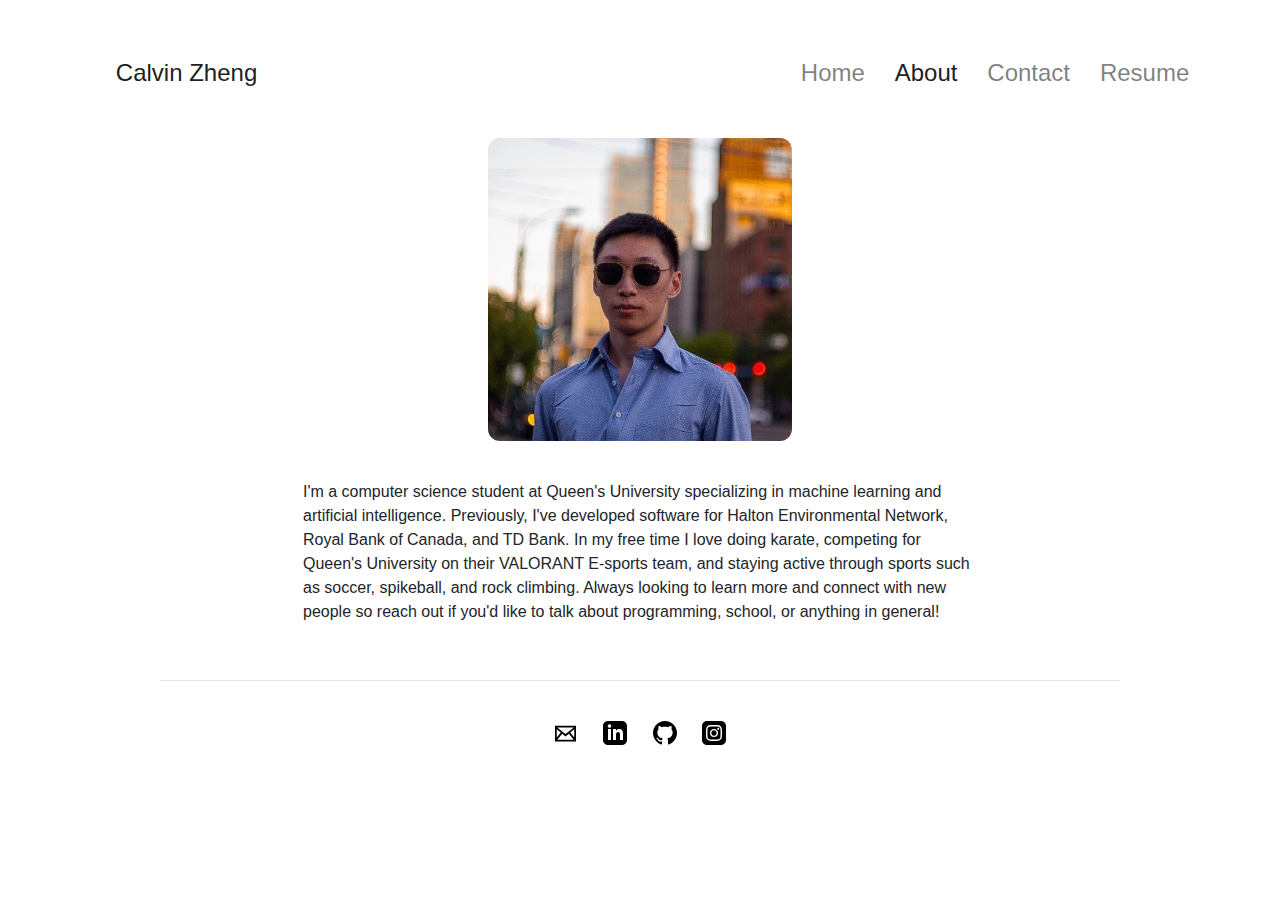
==== about.html @ f07391d0 "v2" ====
<!doctype html>
<html lang="en">

<head>
    <!-- Required meta tags -->
    <meta charset="utf-8">
    <meta name="viewport" content="width=device-width, initial-scale=1, shrink-to-fit=no">

    <!-- Bootstrap CSS -->
    <link rel="stylesheet" href="css\bootstrap.min.css">

    <title>Calvin Zheng</title>
</head>

<body>
    <!-- nav bar -->
    <nav class="navbar navbar-light" style="padding-top: 4%;">
        <a class="navbar-brand" href="index.html" style="padding-left: 8%">
            <h4>Calvin Zheng</h4>
        </a>

        <div class="navbar-nav">
            <div class="d-flex justify-content-end">
                <a class="nav-item nav-link" href="index.html" style="padding-right: 10%;">
                    <h4>Home</h4>
                </a>
                <a class="nav-item nav-link active" href="about.html" style="padding-right: 10%;">
                    <h4>About</h4><span class="sr-only">(current)</span>
                </a>
                <a class="nav-item nav-link" href="contact.html" style="padding-right: 10%">
                    <h4>Contact</h4>
                </a>
                <a class="nav-item nav-link" href="assets\Calvin_Zheng_Resume.pdf" target="_blank"
                    style="padding-right: 25%">
                    <h4>Resume</h4>
                </a>
            </div>
        </div>
    </nav>

    <!-- intro -->
    <div class="container" style="padding-top: 2%;">
        <div class="row justify-content-md-center">
            <div class="col col-lg-5">
                <div class="container justify-content-md-center" style="width:75%">
                    <img src="assets\calvin.jpg" class="img-fluid" alt="Responsive image"
                        style="width: 100%; border-radius: 12px;">
                </div>
            </div>
        </div>
    </div>
    <div class="container justify-content-md-center" style="padding-top: 3%; width: 55%;">
        <p>I'm a computer science student at Queen's University specializing in machine
			learning and artificial intelligence. Previously, I've developed software for Halton Environmental Network, Royal Bank of Canada, and TD Bank. In my free time I love doing karate, competing for Queen's University on their VALORANT E-sports team, and staying active through sports such as soccer, spikeball, and rock climbing. Always looking
            to learn more and connect with new people so reach out if you'd like to talk about programming, school, or anything in
            general!
        </p>
    </div>

    <!-- bottom nav -->

    <br>
    <hr style="width: 75%;">
    <br>


    <ul class="nav justify-content-center" style="padding-bottom: 5%;">
        <li class="nav-item" style="padding-right: 2%;">
            <a href="mailto: calvinz168@gmail.com" target="_blank"><img src="assets\mail.svg"
                    style="width: 100%; padding: 5%;"></a>
        </li>
        <li class="nav-item" style="padding-right: 2%;">
            <a href="https://www.linkedin.com/in/zheng-calvin/" target="_blank"><img src="assets\linkedin.svg"
                    style="width: 100%;"></a>
        </li>
        <li class="nav-item" style="padding-right: 2%;">
            <a href="https://github.com/calvinz168" target="_blank"><img src="assets\github.svg"
                    style="width: 100%;"></a>
        </li>
        <li class="nav-item">
            <a href="https://www.instagram.com/calv.zheng/" target="_blank"><img src="assets\instagram.svg"
                    style="width: 100%;"></a>
        </li>
    </ul>

    <!-- Optional JavaScript -->
    <!-- jQuery first, then Popper.js, then Bootstrap JS -->
    <script src="https://code.jquery.com/jquery-3.2.1.slim.min.js"
        integrity="sha384-KJ3o2DKtIkvYIK3UENzmM7KCkRr/rE9/Qpg6aAZGJwFDMVNA/GpGFF93hXpG5KkN"
        crossorigin="anonymous"></script>
    <script src="https://cdn.jsdelivr.net/npm/popper.js@1.12.9/dist/umd/popper.min.js"
        integrity="sha384-ApNbgh9B+Y1QKtv3Rn7W3mgPxhU9K/ScQsAP7hUibX39j7fakFPskvXusvfa0b4Q"
        crossorigin="anonymous"></script>
    <script src="https://cdn.jsdelivr.net/npm/bootstrap@4.0.0/dist/js/bootstrap.min.js"
        integrity="sha384-JZR6Spejh4U02d8jOt6vLEHfe/JQGiRRSQQxSfFWpi1MquVdAyjUar5+76PVCmYl"
        crossorigin="anonymous"></script>
</body>

</html>
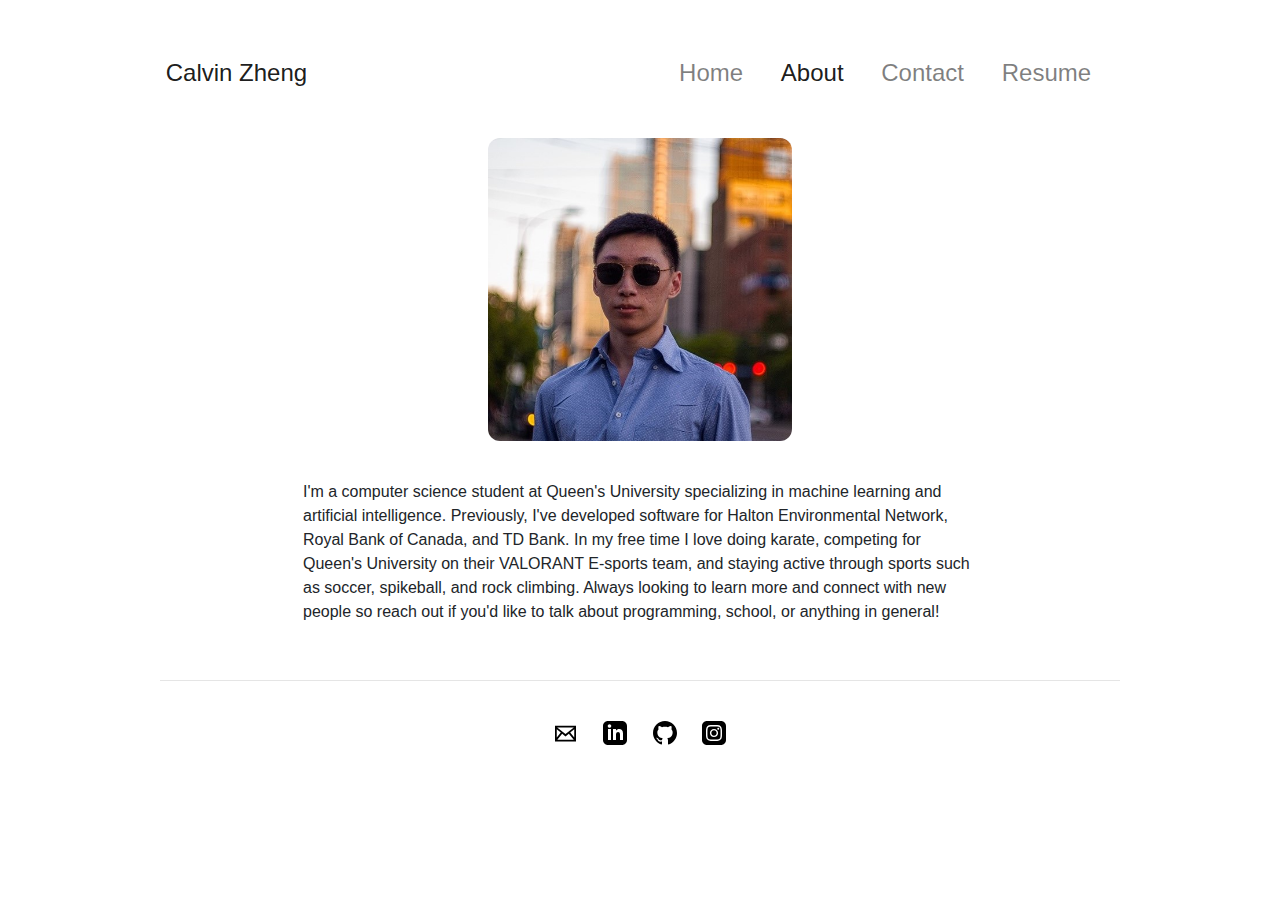
==== commit 1a495839: "responsive nav bar" ====
--- a/about.html
+++ b/about.html
@@ -14,29 +14,43 @@
 
 <body>
     <!-- nav bar -->
-    <nav class="navbar navbar-light" style="padding-top: 4%;">
-        <a class="navbar-brand" href="index.html" style="padding-left: 8%">
-            <h4>Calvin Zheng</h4>
-        </a>
+	<nav class="navbar navbar-light" style="padding-top: 4%;">
+		<a class="navbar-brand" href="index.html" style="padding-left: 12%">
+			<h4>Calvin Zheng</h4>
+		</a>
 
-        <div class="navbar-nav">
-            <div class="d-flex justify-content-end">
-                <a class="nav-item nav-link" href="index.html" style="padding-right: 10%;">
-                    <h4>Home</h4>
-                </a>
-                <a class="nav-item nav-link active" href="about.html" style="padding-right: 10%;">
-                    <h4>About</h4><span class="sr-only">(current)</span>
-                </a>
-                <a class="nav-item nav-link" href="contact.html" style="padding-right: 10%">
-                    <h4>Contact</h4>
-                </a>
-                <a class="nav-item nav-link" href="assets\Calvin_Zheng_Resume.pdf" target="_blank"
-                    style="padding-right: 25%">
-                    <h4>Resume</h4>
-                </a>
-            </div>
-        </div>
-    </nav>
+		<div class="navbar-nav">
+			<div class="d-flex justify-content-end">
+				<a class="nav-item nav-link nav-bruh" href="index.html" style="padding-right: 10%;">
+					<h4>Home</h4>
+				</a>
+				<a class="nav-item nav-link active nav-bruh" href="about.html" style="padding-right: 10%;">
+					<h4>About</h4><span class="sr-only">(current)</span>
+				</a>
+				<a class="nav-item nav-link nav-bruh" href="contact.html" style="padding-right: 10%">
+					<h4>Contact</h4>
+				</a>
+				<a class="nav-item nav-link nav-bruh" href="assets\Calvin_Zheng_Resume.pdf" target="_blank"
+					style="padding-right: 25%">
+					<h4>Resume</h4>
+				</a>
+				<a>
+					<div class="btn-group dropleft">
+						<button type="button" class="btn btn-secondary dropdown-toggle topnav" href="#"
+							id="navbarDropdown" role="button" data-toggle="dropdown" aria-haspopup="true"
+							aria-expanded="false">
+							Menu
+				</a>
+				<div class="dropdown-menu" aria-labelledby="navbarDropdownMenuLink" style="position: absolute;">
+					<a class="dropdown-item" href="index.html">Home</a>
+					<a class="dropdown-item" href="about.html">About</a>
+					<a class="dropdown-item" href="contact.html">Contact</a>
+					<a class="dropdown-item" href="assets\Calvin_Zheng_Resume.pdf">Resume</a>
+				</div>
+			</div>
+			</a>
+		</div>
+	</nav>
 
     <!-- intro -->
     <div class="container" style="padding-top: 2%;">
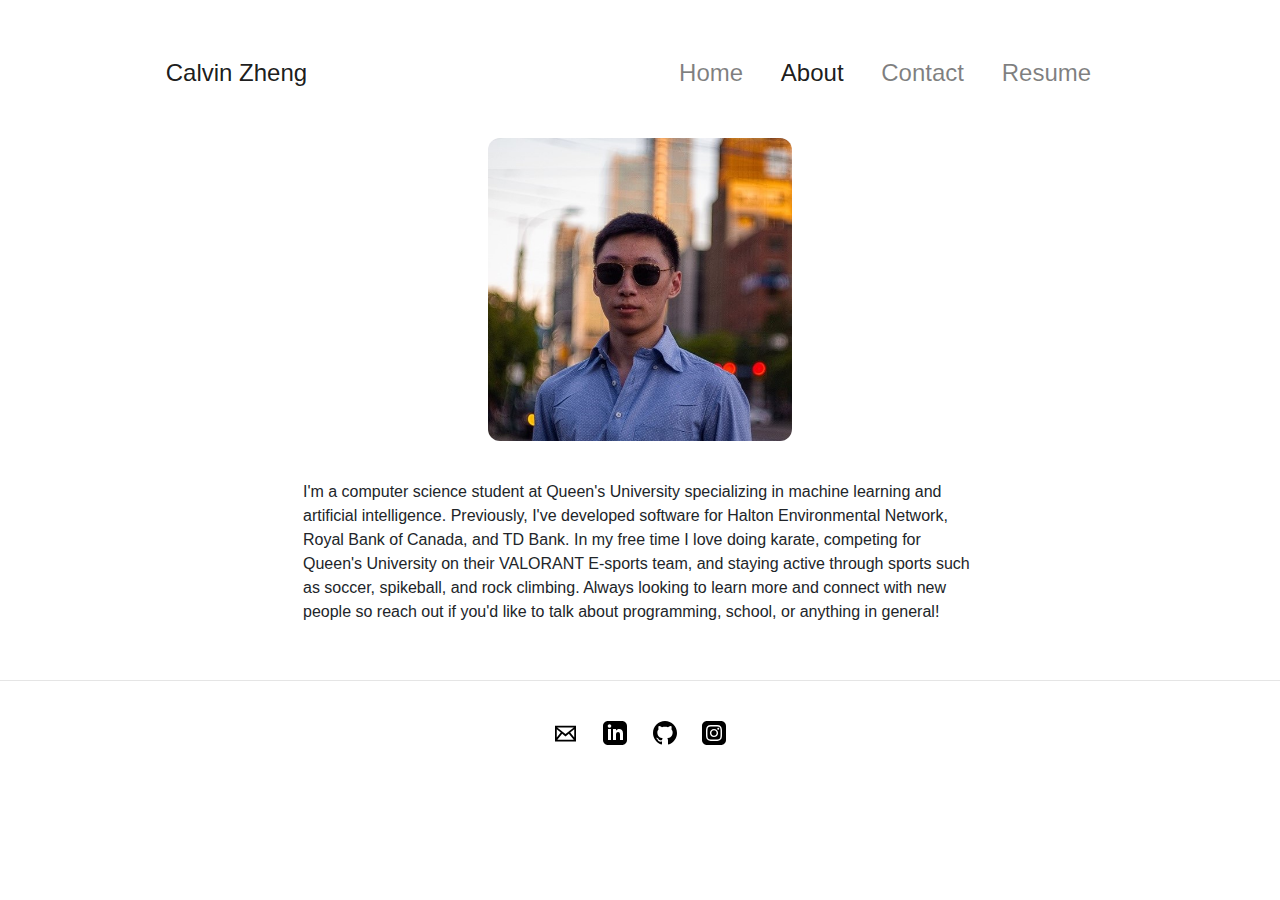
==== commit df8f1168: "v3" ====
--- a/about.html
+++ b/about.html
@@ -34,22 +34,23 @@
 					style="padding-right: 25%">
 					<h4>Resume</h4>
 				</a>
-				<a>
-					<div class="btn-group dropleft">
-						<button type="button" class="btn btn-secondary dropdown-toggle topnav" href="#"
-							id="navbarDropdown" role="button" data-toggle="dropdown" aria-haspopup="true"
-							aria-expanded="false">
-							Menu
+
+				<div class="btn-group dropleft">
+					<button type="button" class="btn btn-secondary dropdown-toggle topnav" href="#" id="navbarDropdown"
+						role="button" data-toggle="dropdown" aria-haspopup="true" aria-expanded="false">
+						Menu</button>
+
+                        <div class="dropdown-menu" aria-labelledby="navbarDropdownMenuLink" style="position: absolute;">
+                            <a class="nav-item nav-link dropdown-item" href="index.html" style="padding-left:5%;">Home</a>
+                            <a class="nav-item nav-link dropdown-item" href="about.html" style="padding-left:5%;">About</a>
+                            <a class="nav-item nav-link dropdown-item" href="contact.html"
+                                style="padding-left:5%;">Contact</a>
+                            <a class="nav-item nav-link dropdown-item" href="assets\Calvin_Zheng_Resume.pdf"
+                                style="padding-left:5%;">Resume</a>
+                        </div>
+				</div>
 				</a>
-				<div class="dropdown-menu" aria-labelledby="navbarDropdownMenuLink" style="position: absolute;">
-					<a class="dropdown-item" href="index.html">Home</a>
-					<a class="dropdown-item" href="about.html">About</a>
-					<a class="dropdown-item" href="contact.html">Contact</a>
-					<a class="dropdown-item" href="assets\Calvin_Zheng_Resume.pdf">Resume</a>
-				</div>
 			</div>
-			</a>
-		</div>
 	</nav>
 
     <!-- intro -->
@@ -65,8 +66,12 @@
     </div>
     <div class="container justify-content-md-center" style="padding-top: 3%; width: 55%;">
         <p>I'm a computer science student at Queen's University specializing in machine
-			learning and artificial intelligence. Previously, I've developed software for Halton Environmental Network, Royal Bank of Canada, and TD Bank. In my free time I love doing karate, competing for Queen's University on their VALORANT E-sports team, and staying active through sports such as soccer, spikeball, and rock climbing. Always looking
-            to learn more and connect with new people so reach out if you'd like to talk about programming, school, or anything in
+            learning and artificial intelligence. Previously, I've developed software for Halton Environmental Network,
+            Royal Bank of Canada, and TD Bank. In my free time I love doing karate, competing for Queen's University on
+            their VALORANT E-sports team, and staying active through sports such as soccer, spikeball, and rock
+            climbing. Always looking
+            to learn more and connect with new people so reach out if you'd like to talk about programming, school, or
+            anything in
             general!
         </p>
     </div>
@@ -74,7 +79,7 @@
     <!-- bottom nav -->
 
     <br>
-    <hr style="width: 75%;">
+    <hr>
     <br>
 
 
